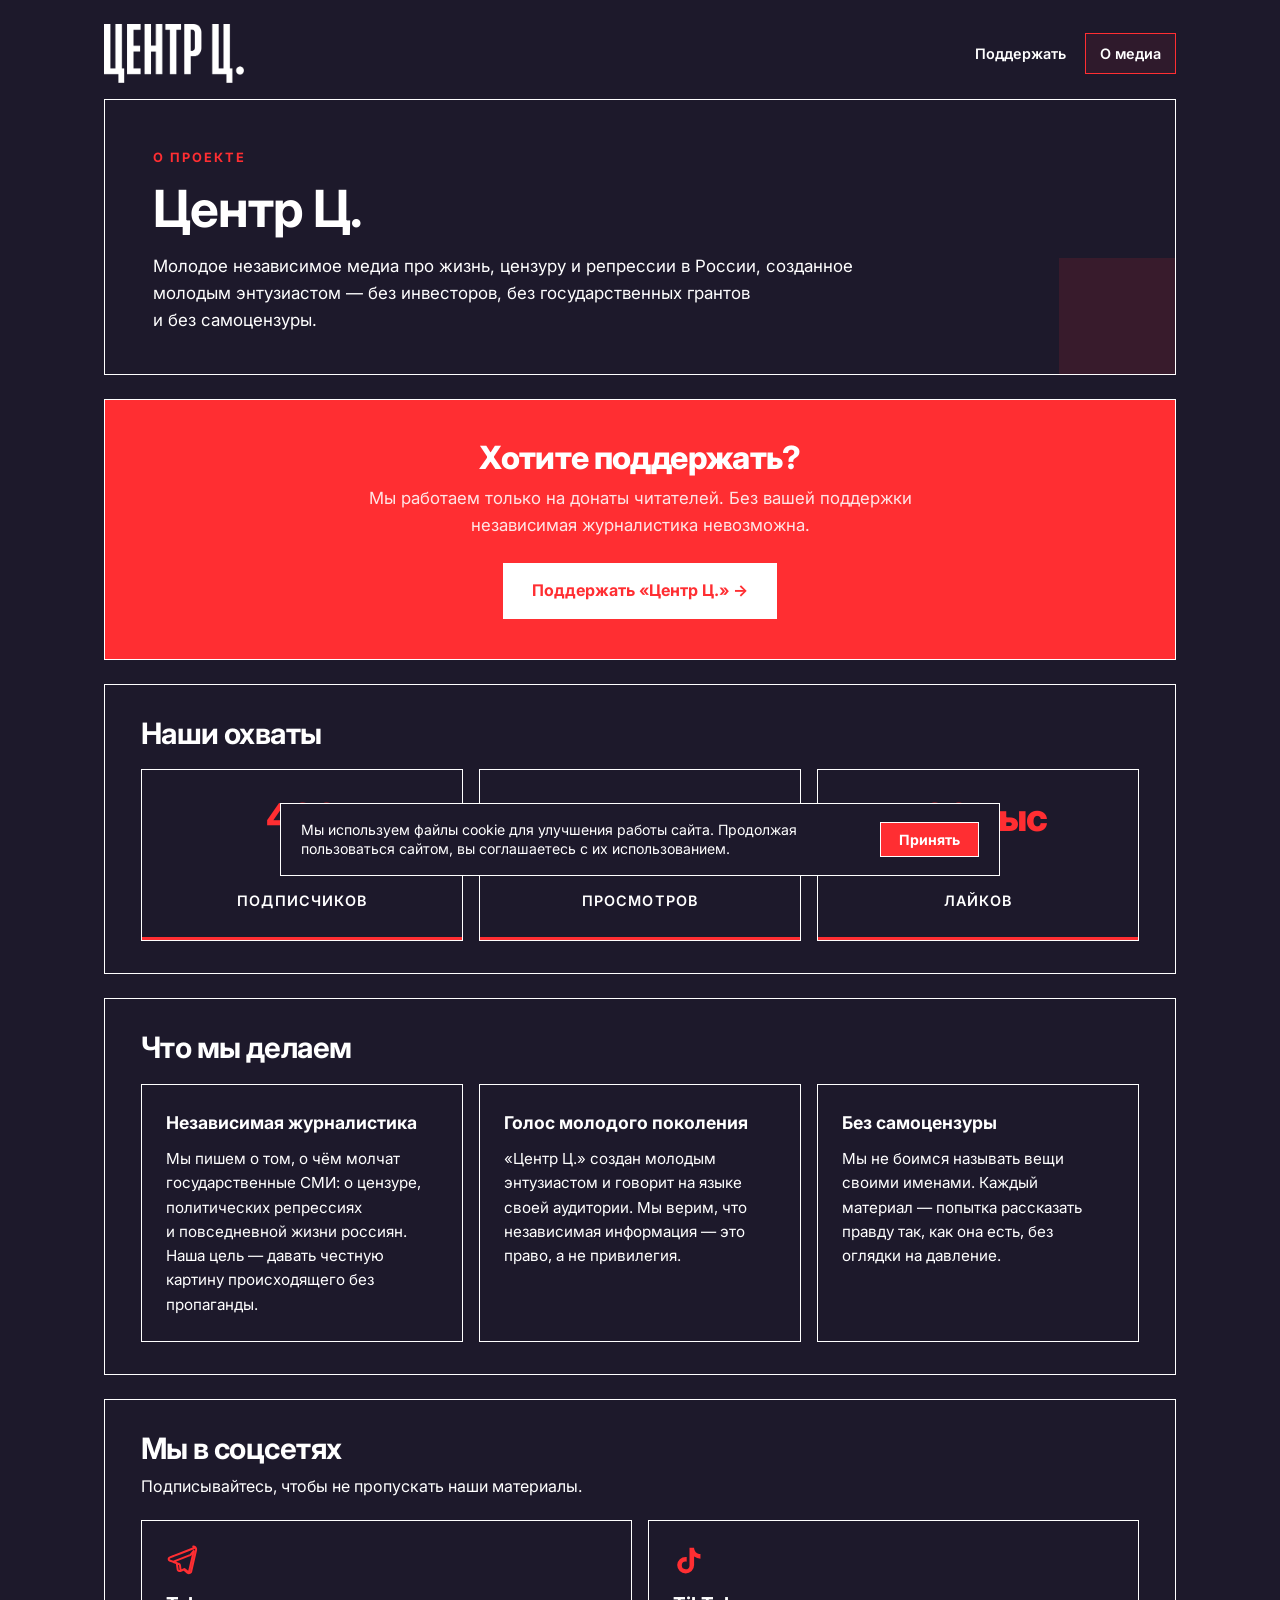
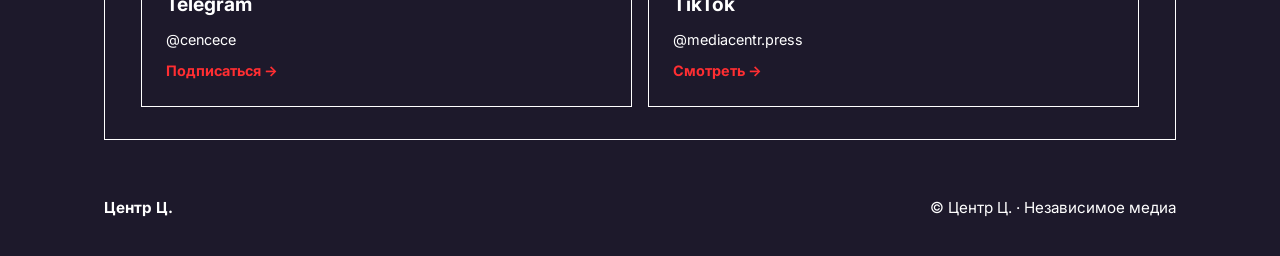
==== about.html @ 28edf1c9 "Добавлена страница «О медиа», навигация, cookie-баннер" ====
<!DOCTYPE html>
<html lang="ru">
<head>
  <meta charset="UTF-8">
  <meta name="viewport" content="width=device-width, initial-scale=1.0">
  <title>Центр Ц. — О медиа</title>
  <meta name="description" content="Центр Ц. (Медиа Ц.) — молодое независимое медиа про жизнь, цензуру и репрессии в России. Узнайте больше о проекте.">
  <link rel="preconnect" href="https://fonts.googleapis.com">
  <link rel="preconnect" href="https://fonts.gstatic.com" crossorigin>
  <link href="https://fonts.googleapis.com/css2?family=Inter:wght@400;500;600;700;800&display=swap" rel="stylesheet">
  <link rel="stylesheet" href="style.css">
</head>
<body>
  <header class="site-header">
    <a class="site-logo" href="index.html">
      <img src="ЦЕНТР-ЛОГО.png" alt="Центр Ц." width="180" height="48">
    </a>
    <nav class="site-nav" aria-label="Навигация">
      <a class="nav-link" href="index.html">Поддержать</a>
      <a class="nav-link nav-link--active" href="about.html">О медиа</a>
    </nav>
  </header>

  <main class="page">
    <section class="hero">
      <p class="hero__label">О проекте</p>
      <h1 class="hero__title">Центр&nbsp;Ц.</h1>
      <p class="hero__tagline">
        Молодое независимое медиа про жизнь, цензуру и&nbsp;репрессии в&nbsp;России,
        созданное молодым энтузиастом&nbsp;— без инвесторов,
        без&nbsp;государственных грантов и&nbsp;без&nbsp;самоцензуры.
      </p>
    </section>

    <section class="about-cta" aria-labelledby="cta-heading">
      <h2 id="cta-heading" class="about-cta__title">Хотите поддержать?</h2>
      <p class="about-cta__text">
        Мы работаем только на&nbsp;донаты читателей. Без вашей поддержки
        независимая журналистика невозможна.
      </p>
      <a class="about-cta__btn" href="index.html">Поддержать «Центр&nbsp;Ц.» →</a>
    </section>

    <section class="stats" aria-labelledby="stats-heading">
      <h2 id="stats-heading" class="section-title">Наши охваты</h2>
      <div class="stats__grid">
        <div class="stat-card">
          <span class="stat-card__value" data-target="500">0</span>
          <span class="stat-card__suffix">+</span>
          <span class="stat-card__label">подписчиков</span>
        </div>
        <div class="stat-card">
          <span class="stat-card__value" data-target="1500000">0</span>
          <span class="stat-card__suffix">+</span>
          <span class="stat-card__label">просмотров</span>
        </div>
        <div class="stat-card">
          <span class="stat-card__value" data-target="120000">0</span>
          <span class="stat-card__suffix">+</span>
          <span class="stat-card__label">лайков</span>
        </div>
      </div>
    </section>

    <section class="about-mission" aria-labelledby="mission-heading">
      <h2 id="mission-heading" class="section-title">Что мы делаем</h2>
      <div class="about-mission__content">
        <div class="about-mission__block">
          <h3 class="about-mission__subtitle">Независимая журналистика</h3>
          <p>
            Мы пишем о&nbsp;том, о&nbsp;чём молчат государственные СМИ:
            о&nbsp;цензуре, политических репрессиях и&nbsp;повседневной жизни
            россиян. Наша цель&nbsp;— давать честную картину
            происходящего без пропаганды.
          </p>
        </div>
        <div class="about-mission__block">
          <h3 class="about-mission__subtitle">Голос молодого поколения</h3>
          <p>
            «Центр&nbsp;Ц.» создан молодым энтузиастом и&nbsp;говорит
            на&nbsp;языке своей аудитории. Мы верим, что независимая
            информация&nbsp;— это право, а&nbsp;не&nbsp;привилегия.
          </p>
        </div>
        <div class="about-mission__block">
          <h3 class="about-mission__subtitle">Без самоцензуры</h3>
          <p>
            Мы не&nbsp;боимся называть вещи своими именами.
            Каждый материал&nbsp;— попытка рассказать правду так,
            как она есть, без оглядки на&nbsp;давление.
          </p>
        </div>
      </div>
    </section>

    <section class="socials" aria-labelledby="socials-heading">
      <h2 id="socials-heading" class="section-title">Мы в соцсетях</h2>
      <p class="socials__intro">
        Подписывайтесь, чтобы не&nbsp;пропускать наши материалы.
      </p>
      <div class="socials__grid">
        <a class="social-card" href="https://t.me/cencece" target="_blank" rel="noopener noreferrer">
          <svg class="social-card__icon" viewBox="0 0 24 24" fill="none" stroke="currentColor" stroke-width="1.5" stroke-linecap="round" stroke-linejoin="round" width="32" height="32">
            <path d="M21.198 2.433a2.242 2.242 0 0 0-1.022.215l-8.609 3.33c-2.068.8-4.133 1.598-5.724 2.21a405 405 0 0 0-2.849 1.106c-.042.017-.174.065-.32.158a1.7 1.7 0 0 0-.548.541c-.198.356-.187.756-.013 1.066.175.313.47.508.67.596.168.076.312.11.348.12l4.94 1.632.674 4.91c.016.12.06.293.155.491a1.3 1.3 0 0 0 .688.653c.245.116.511.138.705.128.195-.01.357-.056.417-.074l.003-.001 2.627-1.106 2.747 2.305a1.864 1.864 0 0 0 2.718-.51l3.768-16.39a2.264 2.264 0 0 0-.507-2.036 2.2 2.2 0 0 0-1.078-.644 2.2 2.2 0 0 0-.539-.082zm-.38 1.963c.013.001.006.004.034.014l-3.742 16.283-2.79-2.341a1 1 0 0 0-1.168-.091l-2.14.9-.568-4.135a1 1 0 0 0-.667-.793L5.09 12.61c.856-.335 2.023-.789 3.372-1.312 2.07-.8 4.624-1.787 6.695-2.589.674-.26 1.337-.516 1.906-.735l.143-.054c.444-.17.667-.252.9-.338.084-.031.1-.024.112-.023z"/>
          </svg>
          <span class="social-card__name">Telegram</span>
          <span class="social-card__handle">@cencece</span>
          <span class="social-card__cta">Подписаться →</span>
        </a>

        <a class="social-card" href="https://www.tiktok.com/@mediacentr.press?_r=1&_t=ZN-98F9e5GydUs" target="_blank" rel="noopener noreferrer">
          <svg class="social-card__icon" viewBox="0 0 24 24" fill="currentColor" width="32" height="32">
            <path d="M19.59 6.69a4.83 4.83 0 0 1-3.77-4.25V2h-3.45v13.67a2.89 2.89 0 0 1-2.88 2.5 2.89 2.89 0 0 1-2.89-2.89 2.89 2.89 0 0 1 2.89-2.89c.28 0 .54.04.79.1v-3.5a6.37 6.37 0 0 0-.79-.05A6.34 6.34 0 0 0 3.15 15a6.34 6.34 0 0 0 6.34 6.34 6.34 6.34 0 0 0 6.34-6.34V8.71a8.21 8.21 0 0 0 4.76 1.52V6.69a4.85 4.85 0 0 1-1-.03z"/>
          </svg>
          <span class="social-card__name">TikTok</span>
          <span class="social-card__handle">@mediacentr.press</span>
          <span class="social-card__cta">Смотреть →</span>
        </a>
      </div>
    </section>

  </main>

  <footer class="site-footer">
    <div class="site-footer__inner">
      <p class="site-footer__logo">Центр&nbsp;Ц.</p>
      <p class="site-footer__copy">© Центр&nbsp;Ц. · Независимое медиа</p>
    </div>
  </footer>

  <script>
    // Animated counter for stats
    function animateCounters() {
      const counters = document.querySelectorAll('.stat-card__value');
      const observer = new IntersectionObserver((entries) => {
        entries.forEach(entry => {
          if (entry.isIntersecting) {
            const el = entry.target;
            const target = parseInt(el.dataset.target, 10);
            const duration = 2000;
            const start = performance.now();

            function formatNumber(n) {
              if (n >= 1000000) {
                return (n / 1000000).toFixed(1).replace('.0', '') + ' млн';
              }
              if (n >= 1000) {
                return Math.round(n / 1000) + ' тыс';
              }
              return n.toString();
            }

            function step(now) {
              const elapsed = now - start;
              const progress = Math.min(elapsed / duration, 1);
              const eased = 1 - Math.pow(1 - progress, 4);
              const current = Math.round(target * eased);
              el.textContent = formatNumber(current);
              if (progress < 1) {
                requestAnimationFrame(step);
              }
            }

            requestAnimationFrame(step);
            observer.unobserve(el);
          }
        });
      }, { threshold: 0.3 });

      counters.forEach(c => observer.observe(c));
    }

    animateCounters();
  </script>
  <div class="cookie-banner" id="cookieBanner">
    <p class="cookie-banner__text">
      Мы используем файлы cookie для&nbsp;улучшения работы сайта.
      Продолжая пользоваться сайтом, вы&nbsp;соглашаетесь с&nbsp;их&nbsp;использованием.
    </p>
    <button class="cookie-banner__btn" id="cookieAccept">Принять</button>
  </div>

  <script>
    (function() {
      if (localStorage.getItem('cookieConsent')) return;
      var banner = document.getElementById('cookieBanner');
      banner.classList.add('cookie-banner--visible');
      document.getElementById('cookieAccept').addEventListener('click', function() {
        localStorage.setItem('cookieConsent', '1');
        banner.classList.remove('cookie-banner--visible');
      });
    })();
  </script>
</body>
</html>
---- style.css ----
:root {
  --accent: #FF2E32;
  --accent-dark: #FF2E32;
  --bg: #1D192B;
  --ink: #FFFFFF;
  --muted: #FFFFFF;
  --surface: #1D192B;
  --surface-alt: #1D192B;
  --border: #FFFFFF;
  --shadow: none;
}

* {
  box-sizing: border-box;
}

html {
  scroll-behavior: smooth;
}

body {
  margin: 0;
  font-family: Inter, 'SF Pro Display', -apple-system, BlinkMacSystemFont, 'Segoe UI', Roboto, Arial, sans-serif;
  color: var(--ink);
  background: var(--bg);
  line-height: 1.6;
  min-height: 100vh;
  -webkit-font-smoothing: antialiased;
  text-rendering: optimizeLegibility;
}

img {
  max-width: 100%;
  display: block;
}

.site-header {
  max-width: 1120px;
  margin: 0 auto;
  padding: 24px 24px 8px;
  display: flex;
  justify-content: space-between;
  align-items: center;
}

.site-logo {
  display: inline-flex;
  align-items: center;
  justify-content: center;
  transition: transform 180ms ease;
}

.site-logo img {
  width: 140px;
  height: auto;
}

.site-logo:hover {
  transform: translateY(-2px);
}

/* Navigation */
.site-nav {
  display: flex;
  gap: 4px;
}

.nav-link {
  padding: 8px 14px;
  color: var(--muted);
  text-decoration: none;
  font-weight: 600;
  font-size: 0.9rem;
  border: 1px solid transparent;
  transition: color 180ms ease, border-color 180ms ease;
}

.nav-link:hover {
  color: var(--ink);
  border-color: var(--border);
}

.nav-link--active {
  color: var(--ink);
  border-color: var(--accent);
  background: rgba(255, 46, 50, 0.08);
}

.page {
  max-width: 1120px;
  margin: 0 auto;
  padding: 0 24px 48px;
}

.hero,
.donate,
.faq,
.stats,
.about-mission,
.socials,
.about-cta {
  background: var(--surface);
  border: 1px solid var(--border);
  border-radius: 0;
  box-shadow: var(--shadow);
}

.hero {
  padding: 48px 48px 40px;
  margin-top: 8px;
  position: relative;
  overflow: hidden;
}

.hero::after {
  content: '';
  position: absolute;
  inset: auto -24px -24px auto;
  width: 140px;
  height: 140px;
  background: rgba(255, 46, 50, 0.12);
  border-radius: 0;
  pointer-events: none;
}

.hero__label {
  margin: 0 0 12px;
  color: var(--accent);
  font-weight: 700;
  letter-spacing: 0.16em;
  text-transform: uppercase;
  font-size: 0.8rem;
}

.hero__title,
.section-title {
  font-family: Inter, 'SF Pro Display', -apple-system, BlinkMacSystemFont, 'Segoe UI', Roboto, Arial, sans-serif;
  letter-spacing: -0.02em;
  line-height: 1.1;
}

.hero__title {
  margin: 0 0 16px;
  font-size: clamp(2.2rem, 4vw, 3.3rem);
  max-width: 720px;
}

.hero__tagline {
  margin: 0;
  max-width: 720px;
  font-size: 1.06rem;
  color: var(--muted);
}

.hero__actions {
  margin: 24px 0 0;
}

.hero__link {
  display: inline-flex;
  align-items: center;
  padding: 12px 16px;
  border-radius: 0;
  background: var(--surface-alt);
  border: 1px solid var(--border);
  color: var(--ink);
  text-decoration: none;
  font-weight: 600;
  transition: transform 180ms ease, background-color 180ms ease, border-color 180ms ease;
}

.hero__link:hover {
  transform: translateY(-1px);
  background: #1D192B;
  border-color: #FFFFFF;
}

.donate,
.faq {
  padding: 32px 36px;
  margin-top: 24px;
}

.section-title {
  margin: 0 0 10px;
  font-size: clamp(1.45rem, 2.3vw, 1.9rem);
}

.donate__intro {
  margin: 0 0 24px;
  color: var(--muted);
  max-width: 700px;
}

.donate__buttons {
  display: grid;
  gap: 16px;
  grid-template-columns: repeat(auto-fit, minmax(220px, 1fr));
}

.donate-btn {
  position: relative;
  display: flex;
  flex-direction: column;
  gap: 6px;
  padding: 20px 22px;
  border-radius: 0;
  text-decoration: none;
  color: var(--ink);
  background: var(--surface-alt);
  border: 1px solid var(--border);
  transition: transform 180ms ease, box-shadow 180ms ease, border-color 180ms ease;
}

.donate-btn:hover {
  transform: translateY(-2px);
  box-shadow: none;
  border-color: #FFFFFF;
}

.donate-btn--active {
  background: var(--accent);
  color: #FFFFFF;
  box-shadow: none;
  border-color: #FFFFFF;
}

.donate-btn--outline {
  background: var(--surface);
  color: var(--ink);
}

.donate-btn__sticker {
  align-self: flex-start;
  display: inline-flex;
  background: rgba(255, 255, 255, 0.18);
  color: white;
  border-radius: 0;
  padding: 5px 10px;
  font-size: 0.78rem;
  font-weight: 700;
  letter-spacing: 0.06em;
  text-transform: uppercase;
}

.donate-btn__label {
  font-size: 0.95rem;
  opacity: 0.92;
}

.donate-btn__name {
  font-size: 1.2rem;
  font-weight: 700;
}

.donate__notes {
  display: grid;
  gap: 10px;
  margin-top: 20px;
  color: var(--muted);
}

.donate__notes p {
  margin: 0;
}

.faq__item {
  border-top: 1px solid var(--border);
  padding: 16px 0;
}

.faq__item:last-child {
  border-bottom: 1px solid var(--border);
}

.faq__item summary {
  cursor: pointer;
  font-weight: 700;
  list-style: none;
  display: flex;
  align-items: center;
  justify-content: space-between;
}

.faq__item summary::-webkit-details-marker {
  display: none;
}

.faq__item summary::after {
  content: '+';
  color: var(--accent);
  font-size: 1.05rem;
  transition: transform 180ms ease;
}

.faq__item[open] summary::after {
  content: '–';
  transform: rotate(180deg);
}

.faq__answer {
  padding-top: 12px;
  color: var(--muted);
}

.faq__answer p {
  margin: 0 0 10px;
}

.faq__answer p:last-child {
  margin-bottom: 0;
}

.telegram-banner {
  position: fixed;
  right: 24px;
  bottom: 24px;
  z-index: 20;
  display: flex;
  align-items: center;
  gap: 12px;
  padding: 14px 16px;
  max-width: min(92vw, 380px);
  border-radius: 0;
  text-decoration: none;
  color: #FFFFFF;
  background: var(--accent);
  box-shadow: none;
  border: 1px solid #FFFFFF;
  animation: telegram-banner-in 480ms ease-out both;
  transition: transform 180ms ease, box-shadow 180ms ease;
}

.telegram-banner:hover {
  transform: translateY(-2px);
  box-shadow: none;
}

.telegram-banner__text {
  font-weight: 600;
  font-size: 0.97rem;
  line-height: 1.2;
}

.telegram-banner__cta {
  font-weight: 700;
  white-space: nowrap;
}

@keyframes telegram-banner-in {
  from {
    opacity: 0;
    transform: translateY(16px) scale(0.98);
  }
  to {
    opacity: 1;
    transform: translateY(0) scale(1);
  }
}

/* ─── Stats Section ─── */
.stats {
  padding: 32px 36px;
  margin-top: 24px;
}

.stats__grid {
  display: grid;
  grid-template-columns: repeat(3, 1fr);
  gap: 16px;
  margin-top: 20px;
}

.stat-card {
  padding: 28px 24px;
  border: 1px solid var(--border);
  background: var(--surface-alt);
  text-align: center;
  position: relative;
  overflow: hidden;
}

.stat-card::before {
  content: '';
  position: absolute;
  bottom: 0;
  left: 0;
  right: 0;
  height: 3px;
  background: var(--accent);
  transform: scaleX(0);
  transform-origin: left;
  animation: stat-line-in 600ms ease-out 400ms forwards;
}

@keyframes stat-line-in {
  to { transform: scaleX(1); }
}

.stat-card__value {
  display: block;
  font-size: clamp(1.8rem, 3vw, 2.6rem);
  font-weight: 800;
  color: var(--accent);
  letter-spacing: -0.02em;
  line-height: 1;
}

.stat-card__suffix {
  font-size: clamp(1.4rem, 2.2vw, 1.8rem);
  font-weight: 800;
  color: var(--accent);
}

.stat-card__label {
  display: block;
  margin-top: 8px;
  font-size: 0.9rem;
  font-weight: 600;
  color: var(--muted);
  text-transform: uppercase;
  letter-spacing: 0.08em;
}

/* ─── About Mission Section ─── */
.about-mission {
  padding: 32px 36px;
  margin-top: 24px;
}

.about-mission__content {
  display: grid;
  grid-template-columns: repeat(3, 1fr);
  gap: 16px;
  margin-top: 20px;
}

.about-mission__block {
  padding: 24px;
  border: 1px solid var(--border);
  background: var(--surface-alt);
  transition: border-color 180ms ease;
}

.about-mission__block:hover {
  border-color: var(--accent);
}

.about-mission__subtitle {
  margin: 0 0 10px;
  font-size: 1.1rem;
  font-weight: 700;
  color: var(--ink);
}

.about-mission__block p {
  margin: 0;
  color: var(--muted);
  font-size: 0.95rem;
  line-height: 1.6;
}

/* ─── Socials Section ─── */
.socials {
  padding: 32px 36px;
  margin-top: 24px;
}

.socials__intro {
  margin: 0 0 20px;
  color: var(--muted);
  max-width: 700px;
}

.socials__grid {
  display: grid;
  grid-template-columns: repeat(2, 1fr);
  gap: 16px;
}

.social-card {
  display: flex;
  flex-direction: column;
  gap: 8px;
  padding: 24px;
  border: 1px solid var(--border);
  background: var(--surface-alt);
  text-decoration: none;
  color: var(--ink);
  transition: transform 180ms ease, border-color 180ms ease;
}

.social-card:hover {
  transform: translateY(-2px);
  border-color: var(--accent);
}

.social-card__icon {
  width: 32px;
  height: 32px;
  color: var(--accent);
  margin-bottom: 4px;
}

.social-card__name {
  font-size: 1.2rem;
  font-weight: 700;
}

.social-card__handle {
  font-size: 0.9rem;
  color: var(--muted);
}

.social-card__cta {
  margin-top: auto;
  font-size: 0.9rem;
  font-weight: 700;
  color: var(--accent);
}

/* ─── About CTA Section ─── */
.about-cta {
  padding: 40px 36px;
  margin-top: 24px;
  text-align: center;
  background: var(--accent) !important;
  border-color: #FFFFFF !important;
}

.about-cta__title {
  margin: 0 0 10px;
  font-size: clamp(1.6rem, 2.5vw, 2.2rem);
  font-weight: 800;
  letter-spacing: -0.02em;
  line-height: 1.1;
  color: #FFFFFF;
}

.about-cta__text {
  margin: 0 0 24px;
  font-size: 1.05rem;
  color: rgba(255, 255, 255, 0.88);
  max-width: 560px;
  margin-left: auto;
  margin-right: auto;
}

.about-cta__btn {
  display: inline-flex;
  align-items: center;
  padding: 14px 28px;
  background: #FFFFFF;
  color: var(--accent);
  text-decoration: none;
  font-weight: 700;
  font-size: 1rem;
  border: 1px solid #FFFFFF;
  transition: transform 180ms ease, background-color 180ms ease, color 180ms ease;
}

.about-cta__btn:hover {
  transform: translateY(-2px);
  background: var(--bg);
  color: #FFFFFF;
}

/* ─── Entry Animations ─── */
@keyframes fade-up {
  from {
    opacity: 0;
    transform: translateY(20px);
  }
  to {
    opacity: 1;
    transform: translateY(0);
  }
}

.stats,
.about-mission,
.socials,
.about-cta {
  animation: fade-up 500ms ease-out both;
}

.stats { animation-delay: 100ms; }
.about-mission { animation-delay: 200ms; }
.socials { animation-delay: 300ms; }
.about-cta { animation-delay: 400ms; }

/* ─── Footer ─── */
.site-footer {
  max-width: 1120px;
  margin: 0 auto;
  padding: 8px 24px 36px;
}

.site-footer__inner {
  display: flex;
  justify-content: space-between;
  align-items: center;
  gap: 16px;
  color: var(--muted);
  font-size: 0.95rem;
}

.site-footer__logo {
  margin: 0;
  font-weight: 700;
  color: var(--ink);
}

.site-footer__copy {
  margin: 0;
}

/* ─── Cookie Banner ─── */
.cookie-banner {
  position: fixed;
  left: 24px;
  right: 24px;
  bottom: 24px;
  z-index: 100;
  display: flex;
  align-items: center;
  justify-content: space-between;
  gap: 16px;
  padding: 16px 20px;
  max-width: 720px;
  margin: 0 auto;
  background: var(--surface);
  border: 1px solid var(--border);
  color: var(--muted);
  font-size: 0.88rem;
  line-height: 1.4;
  opacity: 0;
  transform: translateY(20px);
  pointer-events: none;
  transition: opacity 300ms ease, transform 300ms ease;
}

.cookie-banner--visible {
  opacity: 1;
  transform: translateY(0);
  pointer-events: auto;
}

.cookie-banner__text {
  margin: 0;
  flex: 1;
}

.cookie-banner__btn {
  flex-shrink: 0;
  padding: 8px 18px;
  background: var(--accent);
  color: #FFFFFF;
  border: 1px solid #FFFFFF;
  font-family: inherit;
  font-weight: 700;
  font-size: 0.88rem;
  cursor: pointer;
  transition: transform 180ms ease, background-color 180ms ease;
}

.cookie-banner__btn:hover {
  transform: translateY(-1px);
  background: #e02528;
}

@media (max-width: 760px) {
  .site-header {
    flex-direction: column;
    gap: 12px;
  }

  .hero,
  .donate,
  .faq,
  .stats,
  .about-mission,
  .socials,
  .about-cta {
    padding: 24px 20px;
    border-radius: 0;
  }

  .donate__buttons {
    grid-template-columns: 1fr;
  }

  .stats__grid {
    grid-template-columns: 1fr;
  }

  .about-mission__content {
    grid-template-columns: 1fr;
  }

  .socials__grid {
    grid-template-columns: 1fr;
  }

  .site-footer__inner {
    flex-direction: column;
    align-items: flex-start;
  }

  .telegram-banner {
    right: 12px;
    left: 12px;
    bottom: 12px;
    max-width: none;
    border-radius: 0;
    padding: 12px 14px;
  }
}
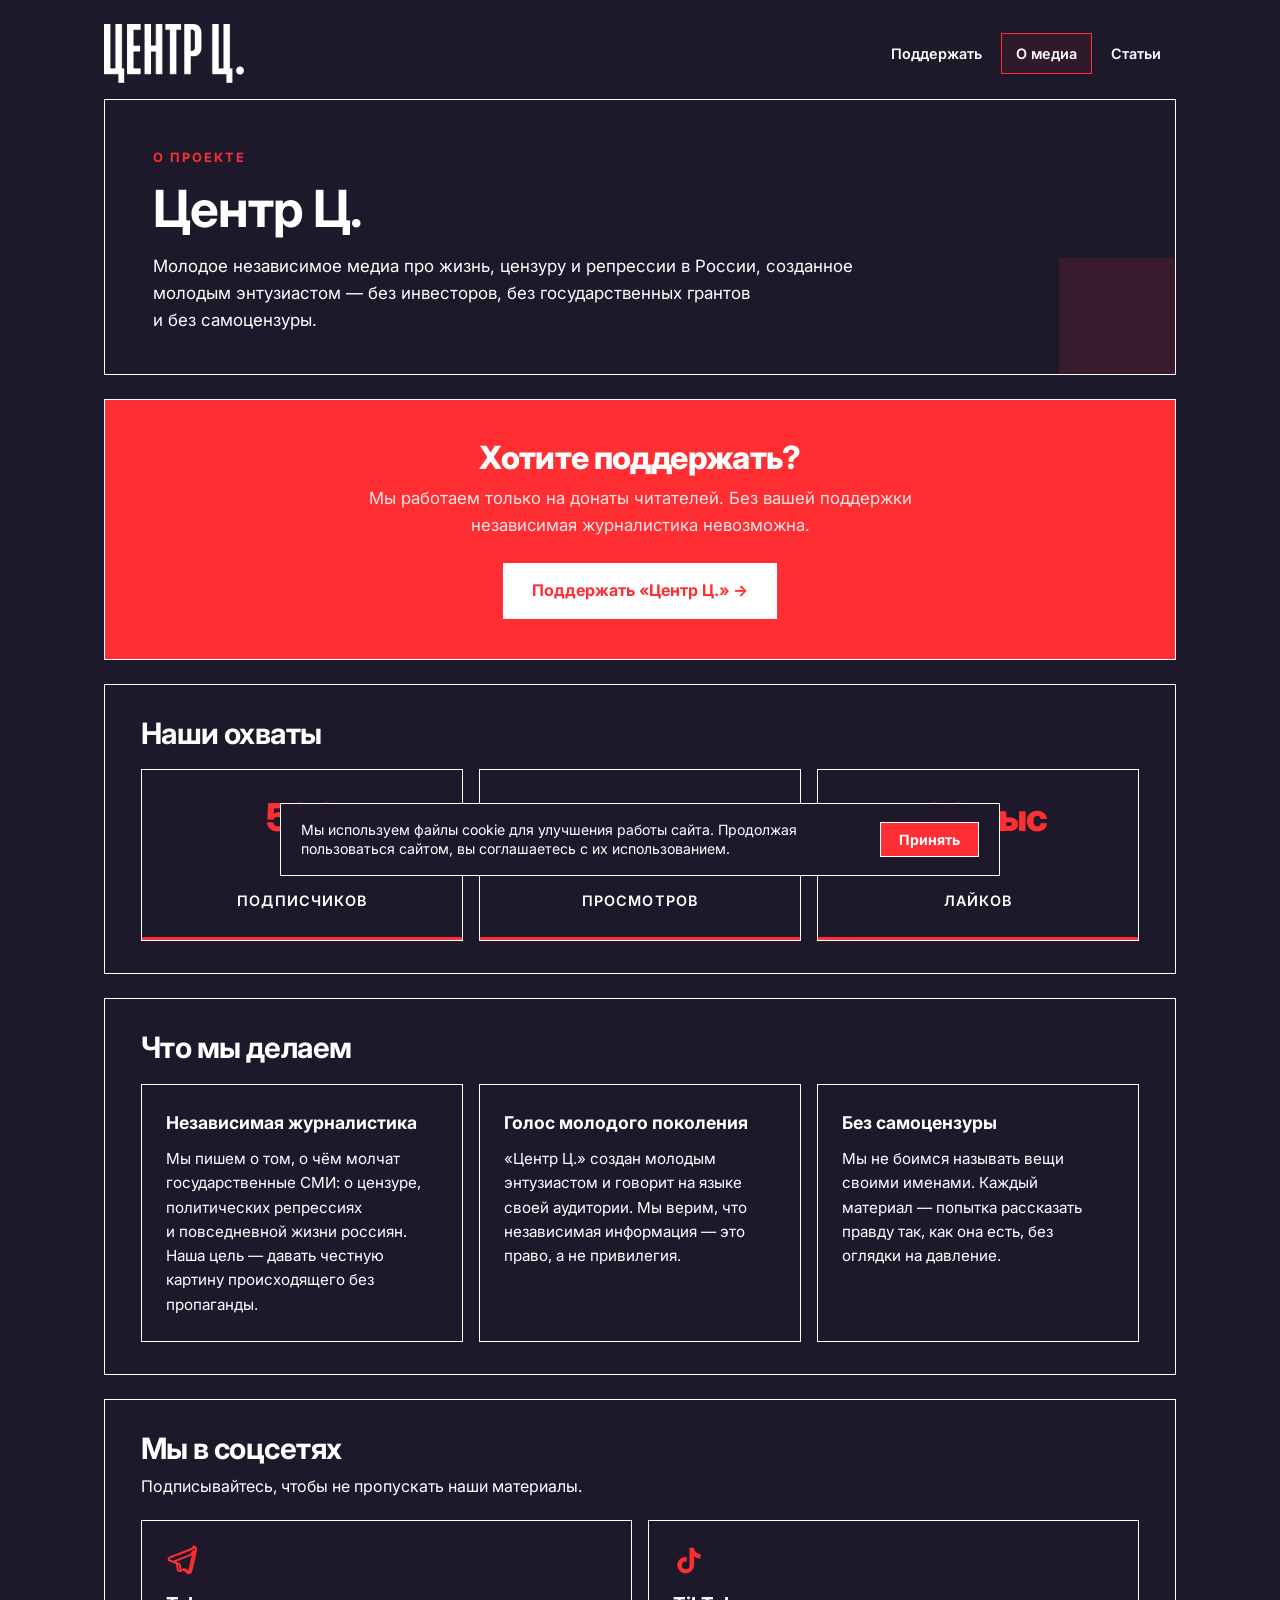
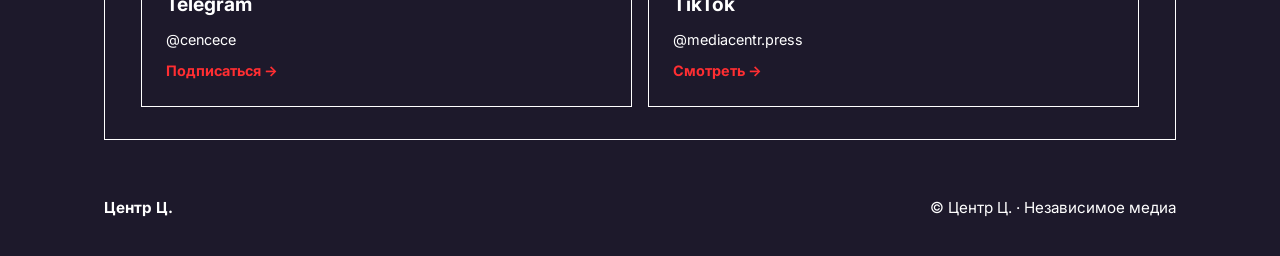
==== commit 839526a5: "Add articles page and style updates" ====
--- a/about.html
+++ b/about.html
@@ -18,6 +18,7 @@
     <nav class="site-nav" aria-label="Навигация">
       <a class="nav-link" href="index.html">Поддержать</a>
       <a class="nav-link nav-link--active" href="about.html">О медиа</a>
+      <a class="nav-link" href="articles.html">Статьи</a>
     </nav>
   </header>
 
--- a/style.css
+++ b/style.css
@@ -565,6 +565,127 @@
   color: #FFFFFF;
 }
 
+/* ─── Articles Section ─── */
+.articles-overview,
+.article-block {
+  padding: 32px 36px;
+  margin-top: 24px;
+  background: var(--surface);
+  border: 1px solid var(--border);
+}
+
+.articles-overview__grid {
+  display: grid;
+  grid-template-columns: 1fr;
+  gap: 16px;
+  margin-top: 20px;
+}
+
+.article-card {
+  padding: 24px;
+  border: 1px solid var(--border);
+  background: var(--surface-alt);
+}
+
+.article-card--featured {
+  border-color: var(--accent);
+}
+
+.article-card__label,
+.article-block__eyebrow {
+  margin: 0 0 10px;
+  color: var(--accent);
+  text-transform: uppercase;
+  letter-spacing: 0.12em;
+  font-size: 0.78rem;
+  font-weight: 700;
+}
+
+.article-card__title {
+  margin: 0 0 10px;
+  font-size: clamp(1.4rem, 2vw, 1.9rem);
+  line-height: 1.15;
+}
+
+.article-card__excerpt {
+  margin: 0 0 18px;
+  color: var(--muted);
+}
+
+.article-card__link {
+  color: var(--accent);
+  text-decoration: none;
+  font-weight: 700;
+}
+
+.article-card__link:hover {
+  text-decoration: underline;
+}
+
+.article-block__header {
+  margin-bottom: 20px;
+}
+
+.article-block__content {
+  display: grid;
+  gap: 14px;
+  color: var(--muted);
+}
+
+.article-block__content p {
+  margin: 0;
+  font-size: 1rem;
+}
+
+.article-block__kicker {
+  font-size: 1.05rem;
+  color: var(--ink);
+}
+
+.article-block__subhead {
+  margin: 6px 0 0;
+  font-size: 1.15rem;
+  font-weight: 800;
+  color: var(--ink);
+}
+
+.article-block__quote {
+  margin: 0;
+  padding: 16px 18px;
+  border-left: 3px solid var(--accent);
+  background: rgba(255, 255, 255, 0.04);
+  color: var(--ink);
+  font-style: italic;
+}
+
+.article-block__list {
+  margin: 4px 0 0;
+  padding-left: 22px;
+  display: grid;
+  gap: 18px;
+}
+
+.article-block__list li {
+  padding-left: 4px;
+}
+
+.article-block__list li strong {
+  color: var(--ink);
+}
+
+.article-block__list li p {
+  margin-top: 8px;
+}
+
+.article-block__outro {
+  font-weight: 700;
+  color: var(--ink);
+}
+
+.hero--articles {
+  min-height: auto;
+}
+
 /* ─── Entry Animations ─── */
 @keyframes fade-up {
   from {
@@ -580,7 +701,9 @@
 .stats,
 .about-mission,
 .socials,
-.about-cta {
+.about-cta,
+.articles-overview,
+.article-block {
   animation: fade-up 500ms ease-out both;
 }
 
@@ -669,42 +792,159 @@
   background: #e02528;
 }
 
+/* ═══════════════════════════════════════════
+   Responsive — Tablet & Small Desktop (≤ 760px)
+   ═══════════════════════════════════════════ */
 @media (max-width: 760px) {
   .site-header {
     flex-direction: column;
     gap: 12px;
-  }
-
-  .hero,
+    padding: 16px 16px 8px;
+  }
+
+  .site-nav {
+    width: 100%;
+    justify-content: center;
+  }
+
+  .nav-link {
+    flex: 1;
+    text-align: center;
+    padding: 10px 12px;
+  }
+
+  .page {
+    padding: 0 16px 40px;
+  }
+
+  .hero {
+    padding: 28px 20px 24px;
+    margin-top: 6px;
+  }
+
+  .hero__label {
+    font-size: 0.72rem;
+  }
+
+  .hero__title {
+    font-size: clamp(1.6rem, 5vw, 2.2rem);
+  }
+
+  .hero__tagline {
+    font-size: 0.95rem;
+  }
+
+  .hero__actions {
+    margin-top: 18px;
+  }
+
+  .hero__link {
+    width: 100%;
+    justify-content: center;
+    padding: 14px 16px;
+  }
+
+  .hero::after {
+    width: 90px;
+    height: 90px;
+  }
+
   .donate,
   .faq,
   .stats,
   .about-mission,
   .socials,
-  .about-cta {
+  .about-cta,
+  .articles-overview,
+  .article-block {
     padding: 24px 20px;
-    border-radius: 0;
+    margin-top: 16px;
+  }
+
+  .section-title {
+    font-size: clamp(1.2rem, 3vw, 1.5rem);
+  }
+
+  .donate__intro,
+  .socials__intro {
+    font-size: 0.92rem;
   }
 
   .donate__buttons {
     grid-template-columns: 1fr;
+    gap: 12px;
+  }
+
+  .donate-btn {
+    padding: 16px 18px;
+  }
+
+  .donate__notes {
+    font-size: 0.88rem;
+  }
+
+  .faq__item summary {
+    font-size: 0.95rem;
+  }
+
+  .faq__answer {
+    font-size: 0.92rem;
   }
 
   .stats__grid {
     grid-template-columns: 1fr;
+    gap: 12px;
+  }
+
+  .stat-card {
+    padding: 20px 16px;
   }
 
   .about-mission__content {
     grid-template-columns: 1fr;
+    gap: 12px;
+  }
+
+  .about-mission__block {
+    padding: 20px;
   }
 
   .socials__grid {
     grid-template-columns: 1fr;
+    gap: 12px;
+  }
+
+  .social-card {
+    padding: 20px;
+  }
+
+  .about-cta {
+    padding: 28px 20px;
+  }
+
+  .about-cta__title {
+    font-size: clamp(1.3rem, 4vw, 1.7rem);
+  }
+
+  .about-cta__text {
+    font-size: 0.95rem;
+  }
+
+  .about-cta__btn {
+    width: 100%;
+    justify-content: center;
+    padding: 14px 20px;
+  }
+
+  .site-footer {
+    padding: 8px 16px 28px;
   }
 
   .site-footer__inner {
     flex-direction: column;
     align-items: flex-start;
+    gap: 8px;
+    font-size: 0.88rem;
   }
 
   .telegram-banner {
@@ -712,7 +952,213 @@
     left: 12px;
     bottom: 12px;
     max-width: none;
-    border-radius: 0;
     padding: 12px 14px;
   }
-}
+
+  .telegram-banner__text {
+    font-size: 0.88rem;
+  }
+
+  .cookie-banner {
+    left: 12px;
+    right: 12px;
+    bottom: 12px;
+    flex-direction: column;
+    gap: 12px;
+    padding: 14px 16px;
+    text-align: center;
+  }
+
+  .cookie-banner__btn {
+    width: 100%;
+    padding: 10px 18px;
+  }
+}
+
+/* ═══════════════════════════════════════════
+   Responsive — Small Phones (≤ 480px)
+   ═══════════════════════════════════════════ */
+@media (max-width: 480px) {
+  .site-header {
+    padding: 12px 12px 6px;
+  }
+
+  .site-logo img {
+    width: 110px;
+  }
+
+  .nav-link {
+    font-size: 0.82rem;
+    padding: 8px 10px;
+  }
+
+  .page {
+    padding: 0 12px 32px;
+  }
+
+  .hero {
+    padding: 22px 16px 20px;
+  }
+
+  .hero__label {
+    font-size: 0.68rem;
+    letter-spacing: 0.12em;
+    margin-bottom: 8px;
+  }
+
+  .hero__title {
+    font-size: 1.5rem;
+    margin-bottom: 10px;
+  }
+
+  .hero__tagline {
+    font-size: 0.88rem;
+  }
+
+  .donate,
+  .faq,
+  .stats,
+  .about-mission,
+  .socials,
+  .about-cta,
+  .articles-overview,
+  .article-block {
+    padding: 18px 14px;
+    margin-top: 12px;
+  }
+
+  .section-title {
+    font-size: 1.15rem;
+    margin-bottom: 8px;
+  }
+
+  .donate__intro,
+  .socials__intro {
+    font-size: 0.85rem;
+    margin-bottom: 16px;
+  }
+
+  .donate-btn {
+    padding: 14px 14px;
+  }
+
+  .donate-btn__name {
+    font-size: 1.05rem;
+  }
+
+  .donate-btn__label {
+    font-size: 0.85rem;
+  }
+
+  .donate__notes {
+    font-size: 0.82rem;
+  }
+
+  .faq__item {
+    padding: 12px 0;
+  }
+
+  .faq__item summary {
+    font-size: 0.88rem;
+  }
+
+  .faq__answer {
+    font-size: 0.85rem;
+    padding-top: 8px;
+  }
+
+  .stat-card {
+    padding: 16px 12px;
+  }
+
+  .stat-card__value {
+    font-size: 1.6rem;
+  }
+
+  .stat-card__suffix {
+    font-size: 1.2rem;
+  }
+
+  .stat-card__label {
+    font-size: 0.78rem;
+  }
+
+  .about-mission__block {
+    padding: 16px;
+  }
+
+  .about-mission__subtitle {
+    font-size: 1rem;
+  }
+
+  .about-mission__block p {
+    font-size: 0.88rem;
+  }
+
+  .social-card {
+    padding: 16px;
+  }
+
+  .social-card__icon {
+    width: 26px;
+    height: 26px;
+  }
+
+  .social-card__name {
+    font-size: 1.05rem;
+  }
+
+  .social-card__handle {
+    font-size: 0.82rem;
+  }
+
+  .about-cta {
+    padding: 22px 14px;
+  }
+
+  .about-cta__title {
+    font-size: 1.2rem;
+  }
+
+  .about-cta__text {
+    font-size: 0.88rem;
+    margin-bottom: 18px;
+  }
+
+  .about-cta__btn {
+    font-size: 0.92rem;
+    padding: 12px 16px;
+  }
+
+  .site-footer {
+    padding: 6px 12px 24px;
+  }
+
+  .site-footer__inner {
+    font-size: 0.82rem;
+  }
+
+  .telegram-banner {
+    right: 8px;
+    left: 8px;
+    bottom: 8px;
+    padding: 10px 12px;
+    gap: 8px;
+  }
+
+  .telegram-banner__text {
+    font-size: 0.82rem;
+  }
+
+  .telegram-banner__cta {
+    font-size: 0.85rem;
+  }
+
+  .cookie-banner {
+    left: 8px;
+    right: 8px;
+    bottom: 8px;
+    padding: 12px 14px;
+    font-size: 0.82rem;
+  }
+}
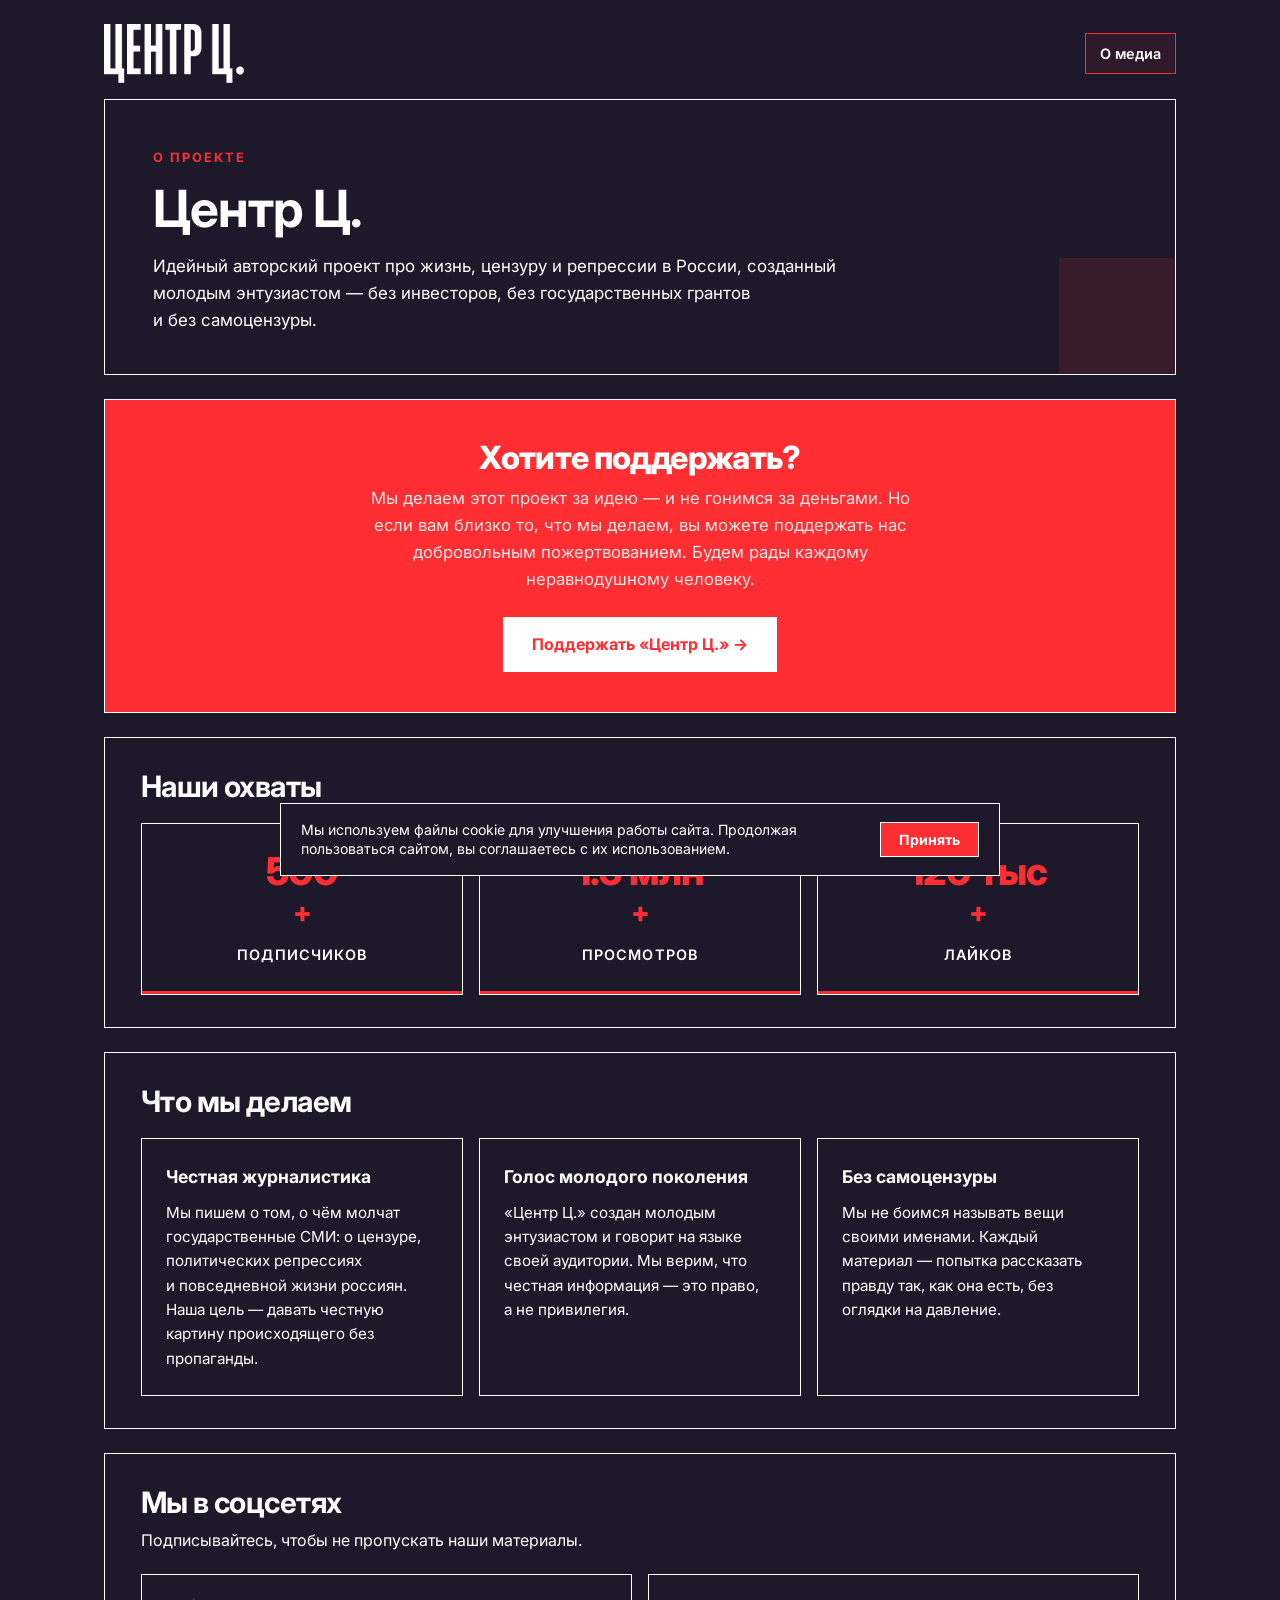
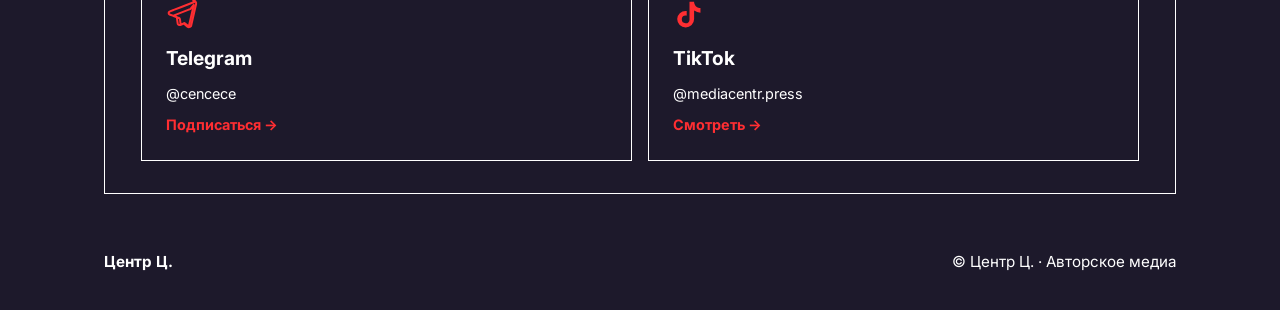
==== commit b2e61cf4: "Редакция: убраны слова о независимости, удалён пункт Статьи из меню, удалён articles.html, переписан" ====
--- a/about.html
+++ b/about.html
@@ -4,7 +4,7 @@
   <meta charset="UTF-8">
   <meta name="viewport" content="width=device-width, initial-scale=1.0">
   <title>Центр Ц. — О медиа</title>
-  <meta name="description" content="Центр Ц. (Медиа Ц.) — молодое независимое медиа про жизнь, цензуру и репрессии в России. Узнайте больше о проекте.">
+  <meta name="description" content="Центр Ц. — авторское медиа про жизнь, цензуру и репрессии в России. Узнайте больше о проекте.">
   <link rel="preconnect" href="https://fonts.googleapis.com">
   <link rel="preconnect" href="https://fonts.gstatic.com" crossorigin>
   <link href="https://fonts.googleapis.com/css2?family=Inter:wght@400;500;600;700;800&display=swap" rel="stylesheet">
@@ -16,9 +16,7 @@
       <img src="ЦЕНТР-ЛОГО.png" alt="Центр Ц." width="180" height="48">
     </a>
     <nav class="site-nav" aria-label="Навигация">
-      <a class="nav-link" href="index.html">Поддержать</a>
       <a class="nav-link nav-link--active" href="about.html">О медиа</a>
-      <a class="nav-link" href="articles.html">Статьи</a>
     </nav>
   </header>
 
@@ -27,8 +25,8 @@
       <p class="hero__label">О проекте</p>
       <h1 class="hero__title">Центр&nbsp;Ц.</h1>
       <p class="hero__tagline">
-        Молодое независимое медиа про жизнь, цензуру и&nbsp;репрессии в&nbsp;России,
-        созданное молодым энтузиастом&nbsp;— без инвесторов,
+        Идейный авторский проект про жизнь, цензуру и&nbsp;репрессии в&nbsp;России,
+        созданный молодым энтузиастом&nbsp;— без инвесторов,
         без&nbsp;государственных грантов и&nbsp;без&nbsp;самоцензуры.
       </p>
     </section>
@@ -36,8 +34,9 @@
     <section class="about-cta" aria-labelledby="cta-heading">
       <h2 id="cta-heading" class="about-cta__title">Хотите поддержать?</h2>
       <p class="about-cta__text">
-        Мы работаем только на&nbsp;донаты читателей. Без вашей поддержки
-        независимая журналистика невозможна.
+        Мы делаем этот проект за идею — и не гонимся за деньгами.
+        Но если вам близко то, что мы делаем, вы можете поддержать нас
+        добровольным пожертвованием. Будем рады каждому неравнодушному человеку.
       </p>
       <a class="about-cta__btn" href="index.html">Поддержать «Центр&nbsp;Ц.» →</a>
     </section>
@@ -67,7 +66,7 @@
       <h2 id="mission-heading" class="section-title">Что мы делаем</h2>
       <div class="about-mission__content">
         <div class="about-mission__block">
-          <h3 class="about-mission__subtitle">Независимая журналистика</h3>
+          <h3 class="about-mission__subtitle">Честная журналистика</h3>
           <p>
             Мы пишем о&nbsp;том, о&nbsp;чём молчат государственные СМИ:
             о&nbsp;цензуре, политических репрессиях и&nbsp;повседневной жизни
@@ -79,7 +78,7 @@
           <h3 class="about-mission__subtitle">Голос молодого поколения</h3>
           <p>
             «Центр&nbsp;Ц.» создан молодым энтузиастом и&nbsp;говорит
-            на&nbsp;языке своей аудитории. Мы верим, что независимая
+            на&nbsp;языке своей аудитории. Мы верим, что честная
             информация&nbsp;— это право, а&nbsp;не&nbsp;привилегия.
           </p>
         </div>
@@ -125,7 +124,7 @@
   <footer class="site-footer">
     <div class="site-footer__inner">
       <p class="site-footer__logo">Центр&nbsp;Ц.</p>
-      <p class="site-footer__copy">© Центр&nbsp;Ц. · Независимое медиа</p>
+      <p class="site-footer__copy">© Центр&nbsp;Ц. · Авторское медиа</p>
     </div>
   </footer>
 
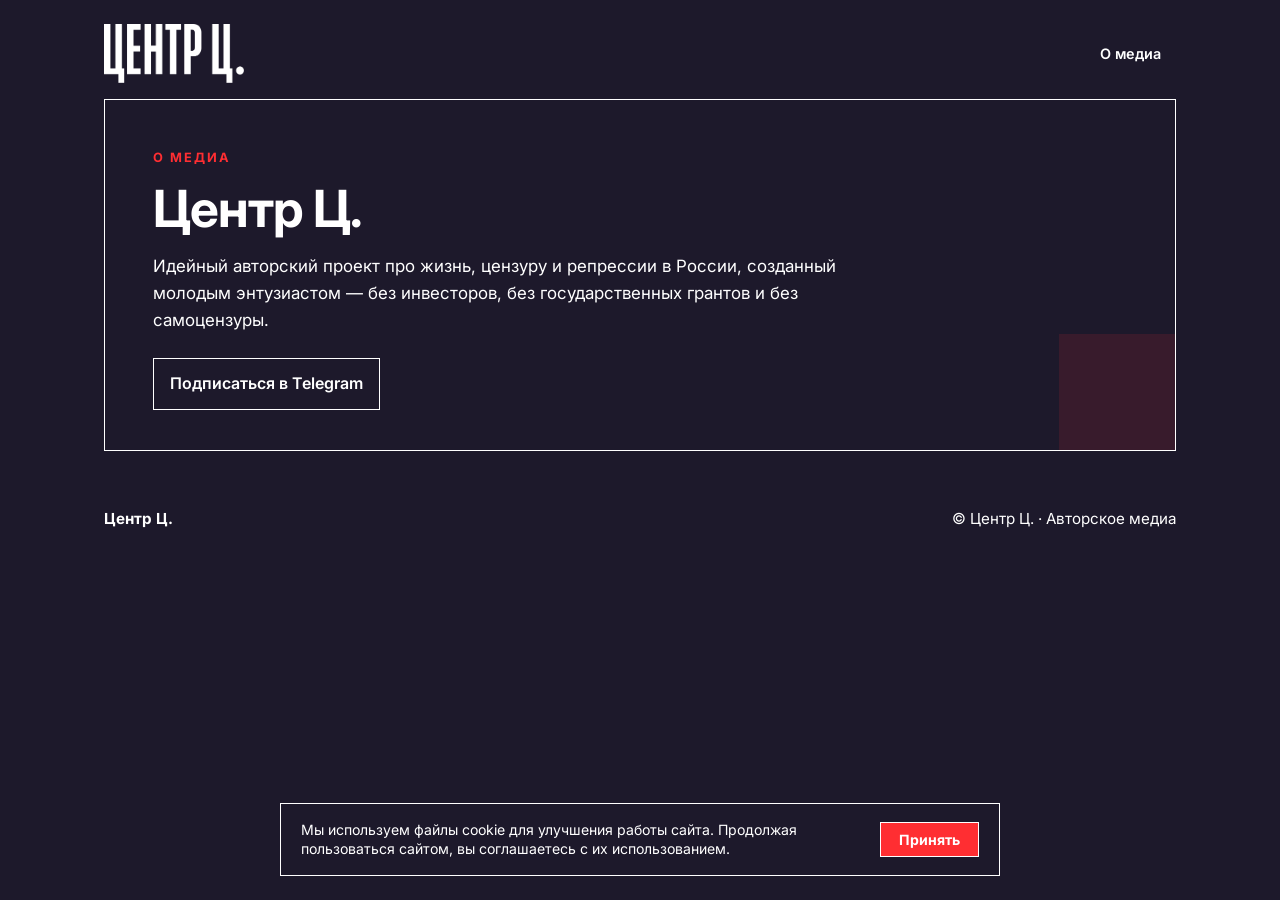
==== commit 34ad58d9: "Rename abt.html to about.html" ====
--- a/about.html
+++ b/about.html
@@ -4,7 +4,7 @@
   <meta charset="UTF-8">
   <meta name="viewport" content="width=device-width, initial-scale=1.0">
   <title>Центр Ц. — О медиа</title>
-  <meta name="description" content="Центр Ц. — авторское медиа про жизнь, цензуру и репрессии в России. Узнайте больше о проекте.">
+  <meta name="description" content="Авторское медиа о цензуре, репрессиях и жизни в России. Узнайте о проекте, его миссии и контенте.">
   <link rel="preconnect" href="https://fonts.googleapis.com">
   <link rel="preconnect" href="https://fonts.gstatic.com" crossorigin>
   <link href="https://fonts.googleapis.com/css2?family=Inter:wght@400;500;600;700;800&display=swap" rel="stylesheet">
@@ -16,166 +16,36 @@
       <img src="ЦЕНТР-ЛОГО.png" alt="Центр Ц." width="180" height="48">
     </a>
     <nav class="site-nav" aria-label="Навигация">
-      <a class="nav-link nav-link--active" href="about.html">О медиа</a>
+      <a class="nav-link" href="about.html">О медиа</a>
     </nav>
   </header>
 
   <main class="page">
     <section class="hero">
-      <p class="hero__label">О проекте</p>
-      <h1 class="hero__title">Центр&nbsp;Ц.</h1>
+      <p class="hero__label">О медиа</p>
+      <h1 class="hero__title">Центр Ц.</h1>
       <p class="hero__tagline">
-        Идейный авторский проект про жизнь, цензуру и&nbsp;репрессии в&nbsp;России,
-        созданный молодым энтузиастом&nbsp;— без инвесторов,
-        без&nbsp;государственных грантов и&nbsp;без&nbsp;самоцензуры.
+        Идейный авторский проект про жизнь, цензуру и репрессии в России,
+        созданный молодым энтузиастом — без инвесторов, без государственных грантов
+        и без самоцензуры.
+      </p>
+      <p class="hero__actions">
+        <a class="hero__link" href="https://t.me/cencece" target="_blank" rel="noopener noreferrer">Подписаться в Telegram</a>
       </p>
     </section>
-
-    <section class="about-cta" aria-labelledby="cta-heading">
-      <h2 id="cta-heading" class="about-cta__title">Хотите поддержать?</h2>
-      <p class="about-cta__text">
-        Мы делаем этот проект за идею — и не гонимся за деньгами.
-        Но если вам близко то, что мы делаем, вы можете поддержать нас
-        добровольным пожертвованием. Будем рады каждому неравнодушному человеку.
-      </p>
-      <a class="about-cta__btn" href="index.html">Поддержать «Центр&nbsp;Ц.» →</a>
-    </section>
-
-    <section class="stats" aria-labelledby="stats-heading">
-      <h2 id="stats-heading" class="section-title">Наши охваты</h2>
-      <div class="stats__grid">
-        <div class="stat-card">
-          <span class="stat-card__value" data-target="500">0</span>
-          <span class="stat-card__suffix">+</span>
-          <span class="stat-card__label">подписчиков</span>
-        </div>
-        <div class="stat-card">
-          <span class="stat-card__value" data-target="1500000">0</span>
-          <span class="stat-card__suffix">+</span>
-          <span class="stat-card__label">просмотров</span>
-        </div>
-        <div class="stat-card">
-          <span class="stat-card__value" data-target="120000">0</span>
-          <span class="stat-card__suffix">+</span>
-          <span class="stat-card__label">лайков</span>
-        </div>
-      </div>
-    </section>
-
-    <section class="about-mission" aria-labelledby="mission-heading">
-      <h2 id="mission-heading" class="section-title">Что мы делаем</h2>
-      <div class="about-mission__content">
-        <div class="about-mission__block">
-          <h3 class="about-mission__subtitle">Честная журналистика</h3>
-          <p>
-            Мы пишем о&nbsp;том, о&nbsp;чём молчат государственные СМИ:
-            о&nbsp;цензуре, политических репрессиях и&nbsp;повседневной жизни
-            россиян. Наша цель&nbsp;— давать честную картину
-            происходящего без пропаганды.
-          </p>
-        </div>
-        <div class="about-mission__block">
-          <h3 class="about-mission__subtitle">Голос молодого поколения</h3>
-          <p>
-            «Центр&nbsp;Ц.» создан молодым энтузиастом и&nbsp;говорит
-            на&nbsp;языке своей аудитории. Мы верим, что честная
-            информация&nbsp;— это право, а&nbsp;не&nbsp;привилегия.
-          </p>
-        </div>
-        <div class="about-mission__block">
-          <h3 class="about-mission__subtitle">Без самоцензуры</h3>
-          <p>
-            Мы не&nbsp;боимся называть вещи своими именами.
-            Каждый материал&nbsp;— попытка рассказать правду так,
-            как она есть, без оглядки на&nbsp;давление.
-          </p>
-        </div>
-      </div>
-    </section>
-
-    <section class="socials" aria-labelledby="socials-heading">
-      <h2 id="socials-heading" class="section-title">Мы в соцсетях</h2>
-      <p class="socials__intro">
-        Подписывайтесь, чтобы не&nbsp;пропускать наши материалы.
-      </p>
-      <div class="socials__grid">
-        <a class="social-card" href="https://t.me/cencece" target="_blank" rel="noopener noreferrer">
-          <svg class="social-card__icon" viewBox="0 0 24 24" fill="none" stroke="currentColor" stroke-width="1.5" stroke-linecap="round" stroke-linejoin="round" width="32" height="32">
-            <path d="M21.198 2.433a2.242 2.242 0 0 0-1.022.215l-8.609 3.33c-2.068.8-4.133 1.598-5.724 2.21a405 405 0 0 0-2.849 1.106c-.042.017-.174.065-.32.158a1.7 1.7 0 0 0-.548.541c-.198.356-.187.756-.013 1.066.175.313.47.508.67.596.168.076.312.11.348.12l4.94 1.632.674 4.91c.016.12.06.293.155.491a1.3 1.3 0 0 0 .688.653c.245.116.511.138.705.128.195-.01.357-.056.417-.074l.003-.001 2.627-1.106 2.747 2.305a1.864 1.864 0 0 0 2.718-.51l3.768-16.39a2.264 2.264 0 0 0-.507-2.036 2.2 2.2 0 0 0-1.078-.644 2.2 2.2 0 0 0-.539-.082zm-.38 1.963c.013.001.006.004.034.014l-3.742 16.283-2.79-2.341a1 1 0 0 0-1.168-.091l-2.14.9-.568-4.135a1 1 0 0 0-.667-.793L5.09 12.61c.856-.335 2.023-.789 3.372-1.312 2.07-.8 4.624-1.787 6.695-2.589.674-.26 1.337-.516 1.906-.735l.143-.054c.444-.17.667-.252.9-.338.084-.031.1-.024.112-.023z"/>
-          </svg>
-          <span class="social-card__name">Telegram</span>
-          <span class="social-card__handle">@cencece</span>
-          <span class="social-card__cta">Подписаться →</span>
-        </a>
-
-        <a class="social-card" href="https://www.tiktok.com/@mediacentr.press?_r=1&_t=ZN-98F9e5GydUs" target="_blank" rel="noopener noreferrer">
-          <svg class="social-card__icon" viewBox="0 0 24 24" fill="currentColor" width="32" height="32">
-            <path d="M19.59 6.69a4.83 4.83 0 0 1-3.77-4.25V2h-3.45v13.67a2.89 2.89 0 0 1-2.88 2.5 2.89 2.89 0 0 1-2.89-2.89 2.89 2.89 0 0 1 2.89-2.89c.28 0 .54.04.79.1v-3.5a6.37 6.37 0 0 0-.79-.05A6.34 6.34 0 0 0 3.15 15a6.34 6.34 0 0 0 6.34 6.34 6.34 6.34 0 0 0 6.34-6.34V8.71a8.21 8.21 0 0 0 4.76 1.52V6.69a4.85 4.85 0 0 1-1-.03z"/>
-          </svg>
-          <span class="social-card__name">TikTok</span>
-          <span class="social-card__handle">@mediacentr.press</span>
-          <span class="social-card__cta">Смотреть →</span>
-        </a>
-      </div>
-    </section>
-
   </main>
 
   <footer class="site-footer">
     <div class="site-footer__inner">
-      <p class="site-footer__logo">Центр&nbsp;Ц.</p>
-      <p class="site-footer__copy">© Центр&nbsp;Ц. · Авторское медиа</p>
+      <p class="site-footer__logo">Центр Ц.</p>
+      <p class="site-footer__copy">© Центр Ц. · Авторское медиа</p>
     </div>
   </footer>
 
-  <script>
-    // Animated counter for stats
-    function animateCounters() {
-      const counters = document.querySelectorAll('.stat-card__value');
-      const observer = new IntersectionObserver((entries) => {
-        entries.forEach(entry => {
-          if (entry.isIntersecting) {
-            const el = entry.target;
-            const target = parseInt(el.dataset.target, 10);
-            const duration = 2000;
-            const start = performance.now();
-
-            function formatNumber(n) {
-              if (n >= 1000000) {
-                return (n / 1000000).toFixed(1).replace('.0', '') + ' млн';
-              }
-              if (n >= 1000) {
-                return Math.round(n / 1000) + ' тыс';
-              }
-              return n.toString();
-            }
-
-            function step(now) {
-              const elapsed = now - start;
-              const progress = Math.min(elapsed / duration, 1);
-              const eased = 1 - Math.pow(1 - progress, 4);
-              const current = Math.round(target * eased);
-              el.textContent = formatNumber(current);
-              if (progress < 1) {
-                requestAnimationFrame(step);
-              }
-            }
-
-            requestAnimationFrame(step);
-            observer.unobserve(el);
-          }
-        });
-      }, { threshold: 0.3 });
-
-      counters.forEach(c => observer.observe(c));
-    }
-
-    animateCounters();
-  </script>
   <div class="cookie-banner" id="cookieBanner">
     <p class="cookie-banner__text">
-      Мы используем файлы cookie для&nbsp;улучшения работы сайта.
-      Продолжая пользоваться сайтом, вы&nbsp;соглашаетесь с&nbsp;их&nbsp;использованием.
+      Мы используем файлы cookie для улучшения работы сайта.
+      Продолжая пользоваться сайтом, вы соглашаетесь с их использованием.
     </p>
     <button class="cookie-banner__btn" id="cookieAccept">Принять</button>
   </div>
@@ -193,4 +63,3 @@
   </script>
 </body>
 </html>
-
